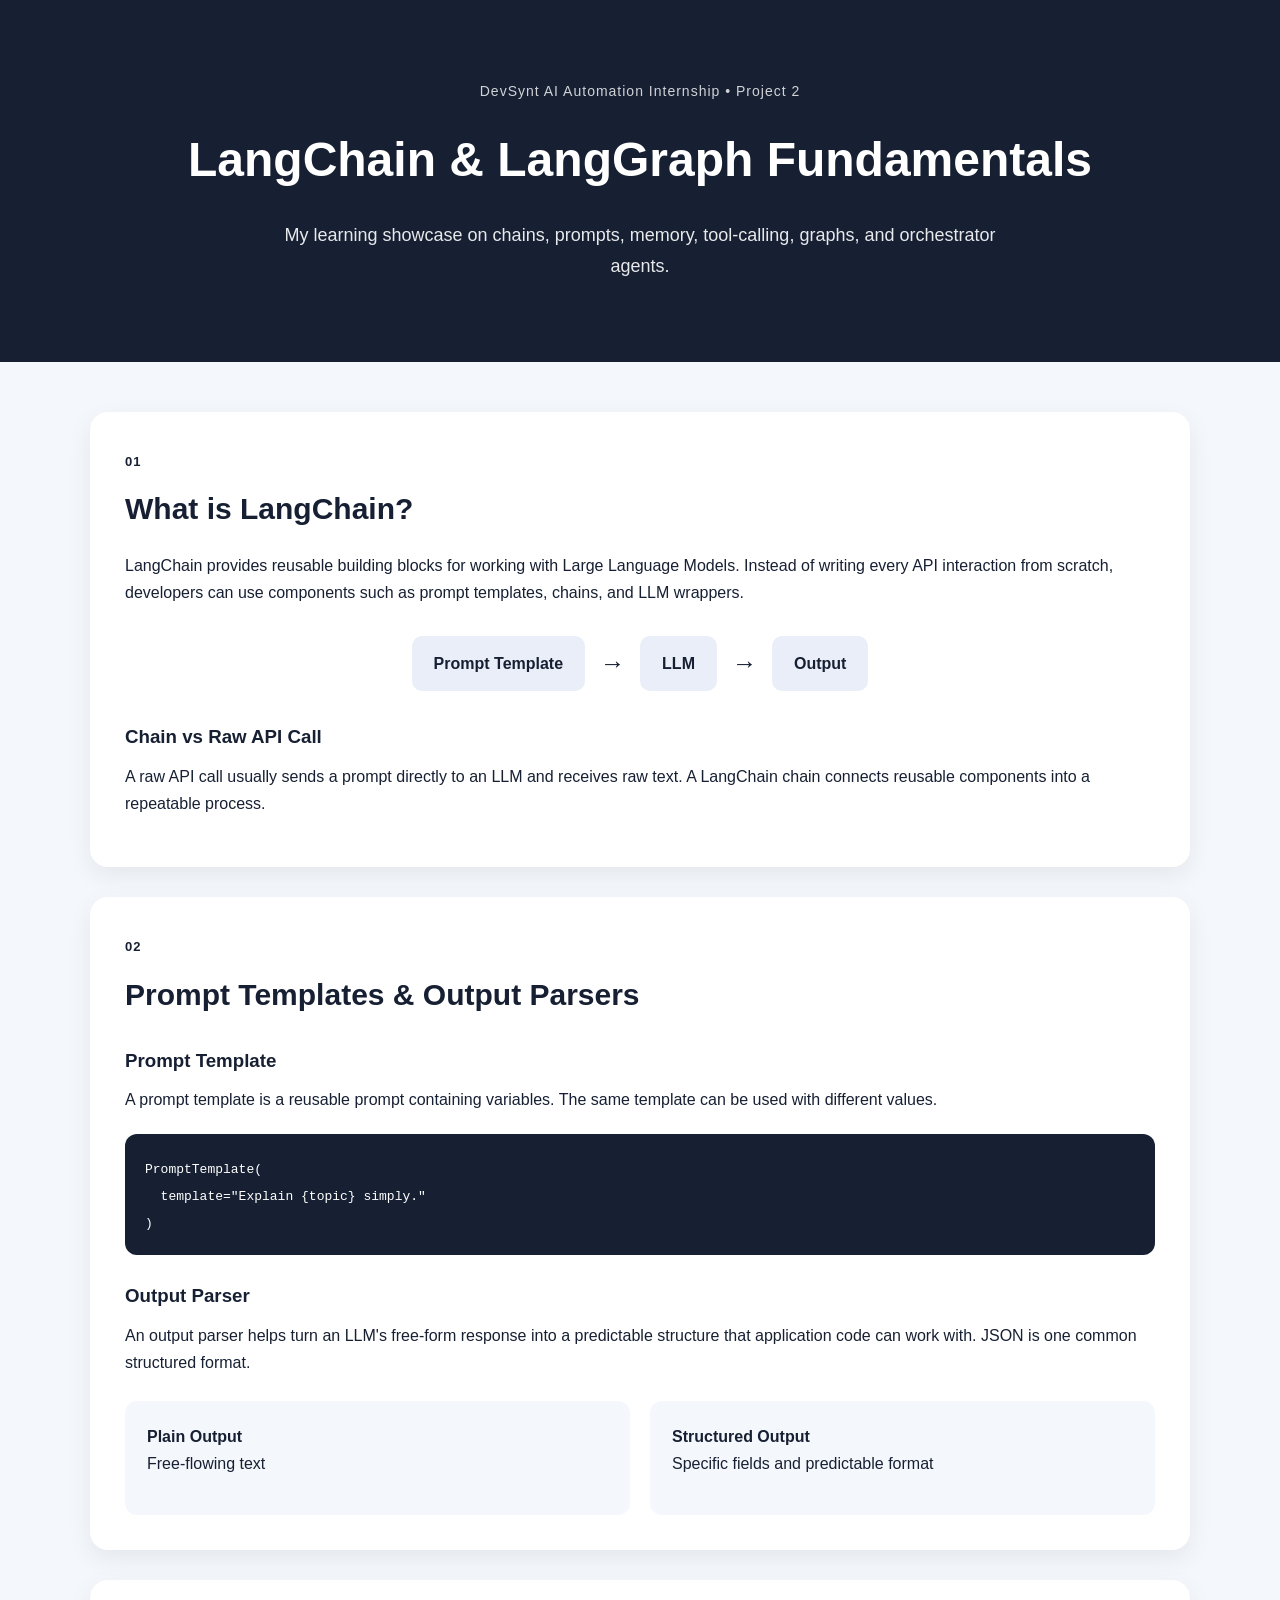
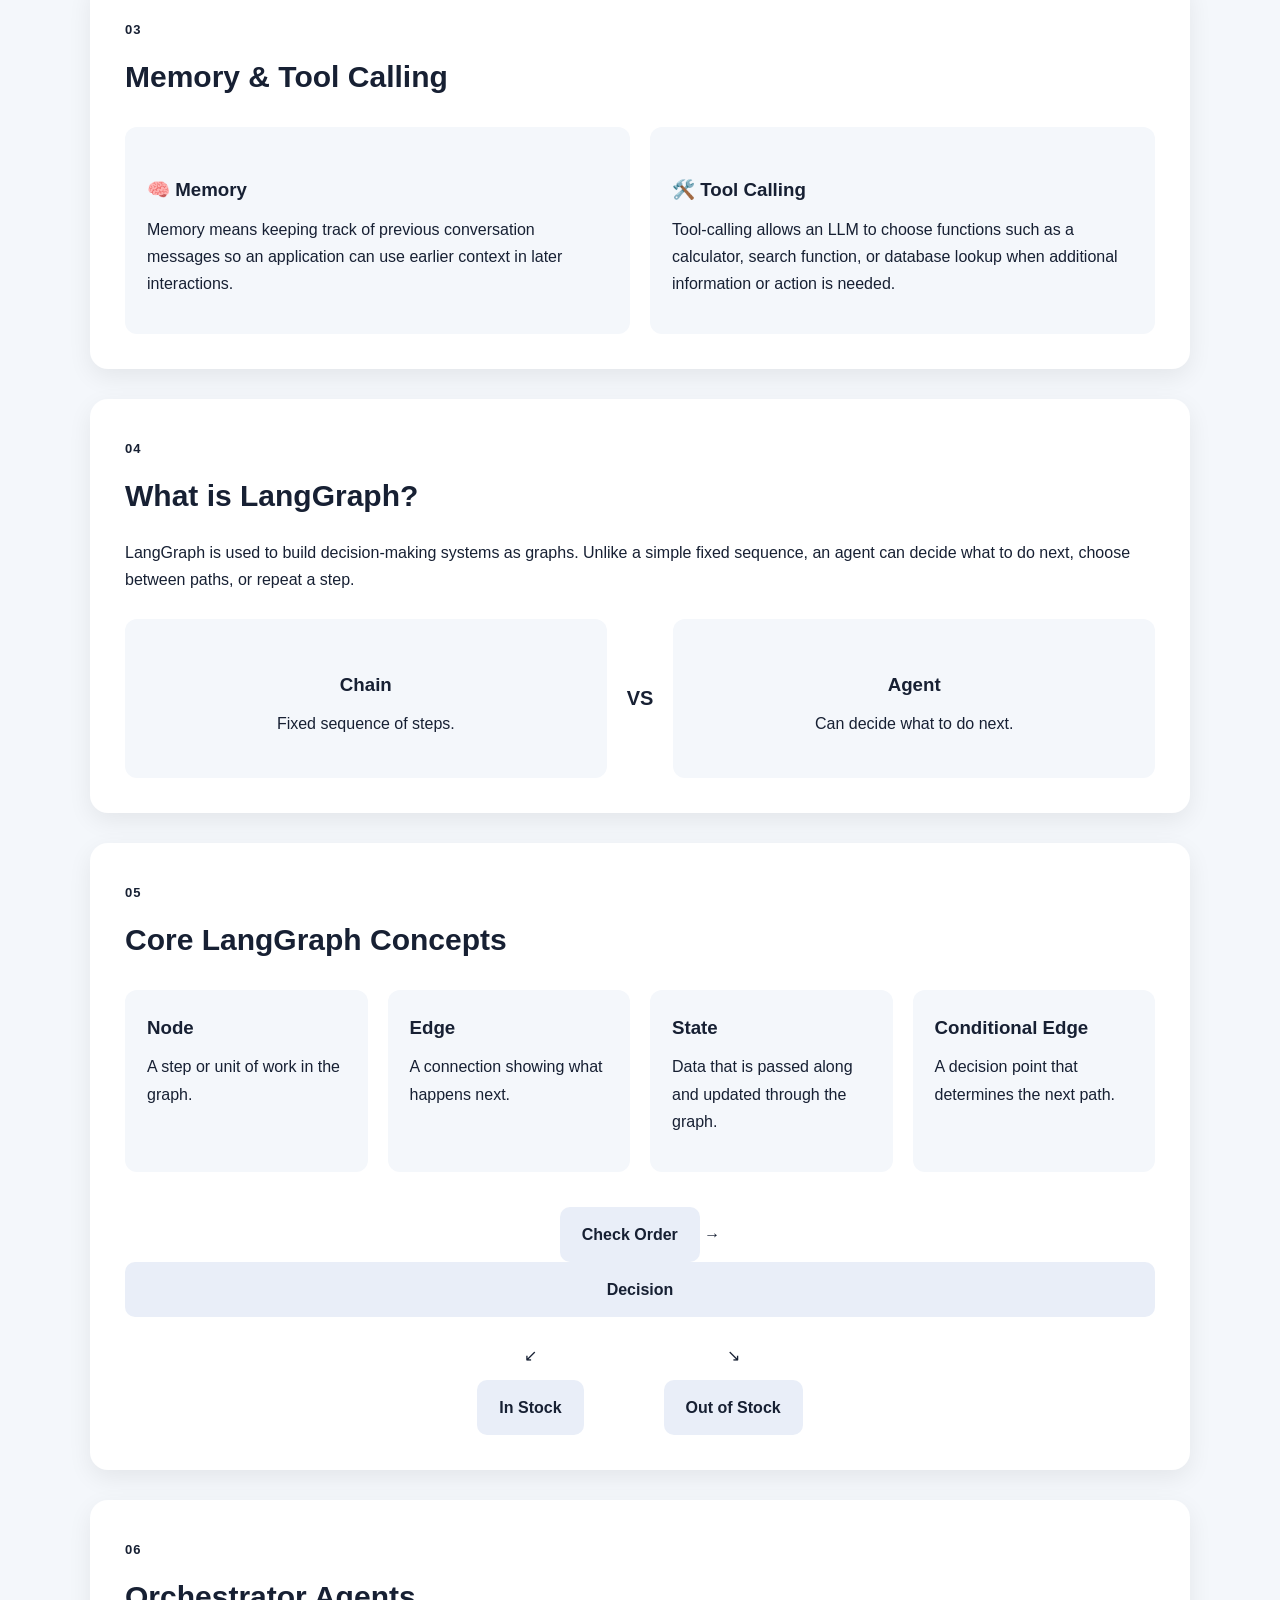
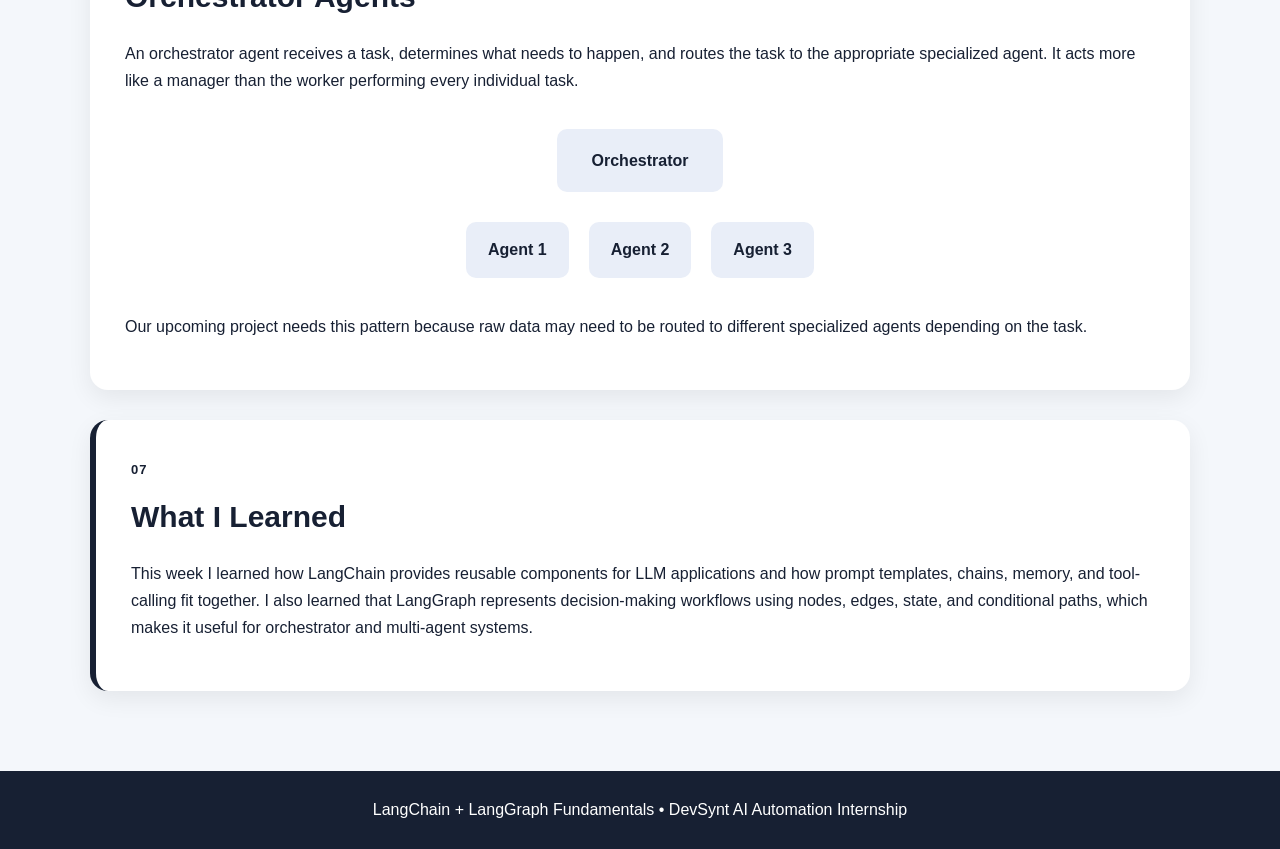
==== project2-phase1/index.html @ 10d8428c "Add Project 2 Phase 1 learning page" ====
<!DOCTYPE html>
<html lang="en">
<head>
    <meta charset="UTF-8">
    <meta name="viewport" content="width=device-width, initial-scale=1.0">
    <title>LangChain & LangGraph Fundamentals</title>
    <link rel="stylesheet" href="style.css">
</head>

<body>

    <header class="hero">
        <div class="container">
            <p class="tag">DevSynt AI Automation Internship • Project 2</p>
            <h1>LangChain & LangGraph Fundamentals</h1>
            <p class="subtitle">
                My learning showcase on chains, prompts, memory, tool-calling,
                graphs, and orchestrator agents.
            </p>
        </div>
    </header>

    <main class="container">

        <section class="card">
            <span class="number">01</span>
            <h2>What is LangChain?</h2>
            <p>
                LangChain provides reusable building blocks for working with
                Large Language Models. Instead of writing every API interaction
                from scratch, developers can use components such as prompt
                templates, chains, and LLM wrappers.
            </p>

            <div class="flow">
                <div>Prompt Template</div>
                <span>→</span>
                <div>LLM</div>
                <span>→</span>
                <div>Output</div>
            </div>

            <h3>Chain vs Raw API Call</h3>
            <p>
                A raw API call usually sends a prompt directly to an LLM and
                receives raw text. A LangChain chain connects reusable
                components into a repeatable process.
            </p>
        </section>

        <section class="card">
            <span class="number">02</span>
            <h2>Prompt Templates & Output Parsers</h2>

            <h3>Prompt Template</h3>
            <p>
                A prompt template is a reusable prompt containing variables.
                The same template can be used with different values.
            </p>

            <div class="code-box">
                <code>
                    PromptTemplate(<br>
                    &nbsp;&nbsp;template="Explain {topic} simply."<br>
                    )
                </code>
            </div>

            <h3>Output Parser</h3>
            <p>
                An output parser helps turn an LLM's free-form response into a
                predictable structure that application code can work with.
                JSON is one common structured format.
            </p>

            <div class="comparison">
                <div>
                    <h4>Plain Output</h4>
                    <p>Free-flowing text</p>
                </div>

                <div>
                    <h4>Structured Output</h4>
                    <p>Specific fields and predictable format</p>
                </div>
            </div>
        </section>

        <section class="card">
            <span class="number">03</span>
            <h2>Memory & Tool Calling</h2>

            <div class="two-column">
                <div class="mini-card">
                    <h3>🧠 Memory</h3>
                    <p>
                        Memory means keeping track of previous conversation
                        messages so an application can use earlier context in
                        later interactions.
                    </p>
                </div>

                <div class="mini-card">
                    <h3>🛠️ Tool Calling</h3>
                    <p>
                        Tool-calling allows an LLM to choose functions such as
                        a calculator, search function, or database lookup when
                        additional information or action is needed.
                    </p>
                </div>
            </div>
        </section>

        <section class="card">
            <span class="number">04</span>
            <h2>What is LangGraph?</h2>

            <p>
                LangGraph is used to build decision-making systems as graphs.
                Unlike a simple fixed sequence, an agent can decide what to do
                next, choose between paths, or repeat a step.
            </p>

            <div class="chain-agent">
                <div>
                    <h3>Chain</h3>
                    <p>Fixed sequence of steps.</p>
                </div>

                <div class="vs">VS</div>

                <div>
                    <h3>Agent</h3>
                    <p>Can decide what to do next.</p>
                </div>
            </div>
        </section>

        <section class="card">
            <span class="number">05</span>
            <h2>Core LangGraph Concepts</h2>

            <div class="concept-grid">
                <div class="concept">
                    <h3>Node</h3>
                    <p>A step or unit of work in the graph.</p>
                </div>

                <div class="concept">
                    <h3>Edge</h3>
                    <p>A connection showing what happens next.</p>
                </div>

                <div class="concept">
                    <h3>State</h3>
                    <p>Data that is passed along and updated through the graph.</p>
                </div>

                <div class="concept">
                    <h3>Conditional Edge</h3>
                    <p>A decision point that determines the next path.</p>
                </div>
            </div>

            <div class="graph">
                <div class="node">Check Order</div>
                <span>→</span>

                <div class="decision">
                    <div class="node">Decision</div>
                </div>

                <div class="paths">
                    <div>
                        <span>↙</span>
                        <div class="node success">In Stock</div>
                    </div>

                    <div>
                        <span>↘</span>
                        <div class="node warning">Out of Stock</div>
                    </div>
                </div>
            </div>
        </section>

        <section class="card">
            <span class="number">06</span>
            <h2>Orchestrator Agents</h2>

            <p>
                An orchestrator agent receives a task, determines what needs
                to happen, and routes the task to the appropriate specialized
                agent. It acts more like a manager than the worker performing
                every individual task.
            </p>

            <div class="orchestrator">
                <div class="node main-node">Orchestrator</div>

                <div class="agent-row">
                    <div class="node">Agent 1</div>
                    <div class="node">Agent 2</div>
                    <div class="node">Agent 3</div>
                </div>
            </div>

            <p>
                Our upcoming project needs this pattern because raw data may
                need to be routed to different specialized agents depending
                on the task.
            </p>
        </section>

        <section class="card learning">
            <span class="number">07</span>
            <h2>What I Learned</h2>

            <p>
                This week I learned how LangChain provides reusable components
                for LLM applications and how prompt templates, chains, memory,
                and tool-calling fit together. I also learned that LangGraph
                represents decision-making workflows using nodes, edges, state,
                and conditional paths, which makes it useful for orchestrator
                and multi-agent systems.
            </p>
        </section>

    </main>

    <footer>
        <p>LangChain + LangGraph Fundamentals • DevSynt AI Automation Internship</p>
    </footer>

</body>
</html>
---- project2-phase1/style.css ----
* {
    margin: 0;
    padding: 0;
    box-sizing: border-box;
}

body {
    font-family: Arial, sans-serif;
    background: #f4f7fb;
    color: #172033;
    line-height: 1.7;
}

.container {
    width: 90%;
    max-width: 1100px;
    margin: auto;
}

.hero {
    background: #172033;
    color: white;
    padding: 80px 0;
    text-align: center;
}

.tag {
    font-size: 14px;
    letter-spacing: 1px;
    margin-bottom: 15px;
    opacity: 0.8;
}

.hero h1 {
    font-size: 48px;
    margin-bottom: 20px;
}

.subtitle {
    max-width: 750px;
    margin: auto;
    font-size: 18px;
    opacity: 0.9;
}

main {
    padding: 50px 0;
}

.card {
    background: white;
    padding: 35px;
    margin-bottom: 30px;
    border-radius: 18px;
    box-shadow: 0 8px 25px rgba(0, 0, 0, 0.07);
}

.number {
    display: inline-block;
    font-size: 13px;
    font-weight: bold;
    margin-bottom: 10px;
    letter-spacing: 1px;
}

.card h2 {
    font-size: 30px;
    margin-bottom: 18px;
}

.card h3 {
    margin-top: 25px;
    margin-bottom: 10px;
}

.card p {
    margin-bottom: 15px;
}

.flow {
    display: flex;
    justify-content: center;
    align-items: center;
    gap: 15px;
    margin: 30px 0;
    flex-wrap: wrap;
}

.flow div,
.node {
    background: #e9eef8;
    padding: 14px 22px;
    border-radius: 10px;
    font-weight: bold;
}

.flow span {
    font-size: 25px;
}

.code-box {
    background: #172033;
    color: white;
    padding: 20px;
    border-radius: 12px;
    overflow-x: auto;
    margin: 20px 0;
}

.comparison,
.two-column,
.chain-agent,
.concept-grid {
    display: grid;
    gap: 20px;
    margin-top: 25px;
}

.comparison,
.two-column {
    grid-template-columns: repeat(2, 1fr);
}

.comparison > div,
.mini-card,
.concept {
    background: #f4f7fb;
    padding: 22px;
    border-radius: 12px;
}

.chain-agent {
    grid-template-columns: 1fr auto 1fr;
    align-items: center;
}

.chain-agent > div:not(.vs) {
    background: #f4f7fb;
    padding: 25px;
    border-radius: 12px;
    text-align: center;
}

.vs {
    font-weight: bold;
    font-size: 20px;
}

.concept-grid {
    grid-template-columns: repeat(4, 1fr);
}

.concept h3 {
    margin-top: 0;
}

.graph {
    margin-top: 35px;
    text-align: center;
}

.graph > .node {
    display: inline-block;
}

.paths {
    display: flex;
    justify-content: center;
    gap: 80px;
    margin-top: 25px;
}

.paths > div {
    text-align: center;
}

.success {
    margin-top: 10px;
}

.warning {
    margin-top: 10px;
}

.orchestrator {
    text-align: center;
    margin: 35px 0;
}

.main-node {
    display: inline-block;
    margin-bottom: 30px;
    padding: 18px 35px;
}

.agent-row {
    display: flex;
    justify-content: center;
    gap: 20px;
    flex-wrap: wrap;
}

.learning {
    border-left: 6px solid #172033;
}

footer {
    background: #172033;
    color: white;
    text-align: center;
    padding: 25px;
}

@media (max-width: 800px) {

    .hero h1 {
        font-size: 36px;
    }

    .comparison,
    .two-column,
    .chain-agent {
        grid-template-columns: 1fr;
    }

    .concept-grid {
        grid-template-columns: repeat(2, 1fr);
    }

    .vs {
        margin: 5px 0;
    }

    .paths {
        gap: 25px;
    }
}

@media (max-width: 500px) {

    .concept-grid {
        grid-template-columns: 1fr;
    }

    .card {
        padding: 25px;
    }

    .hero {
        padding: 55px 0;
    }
}
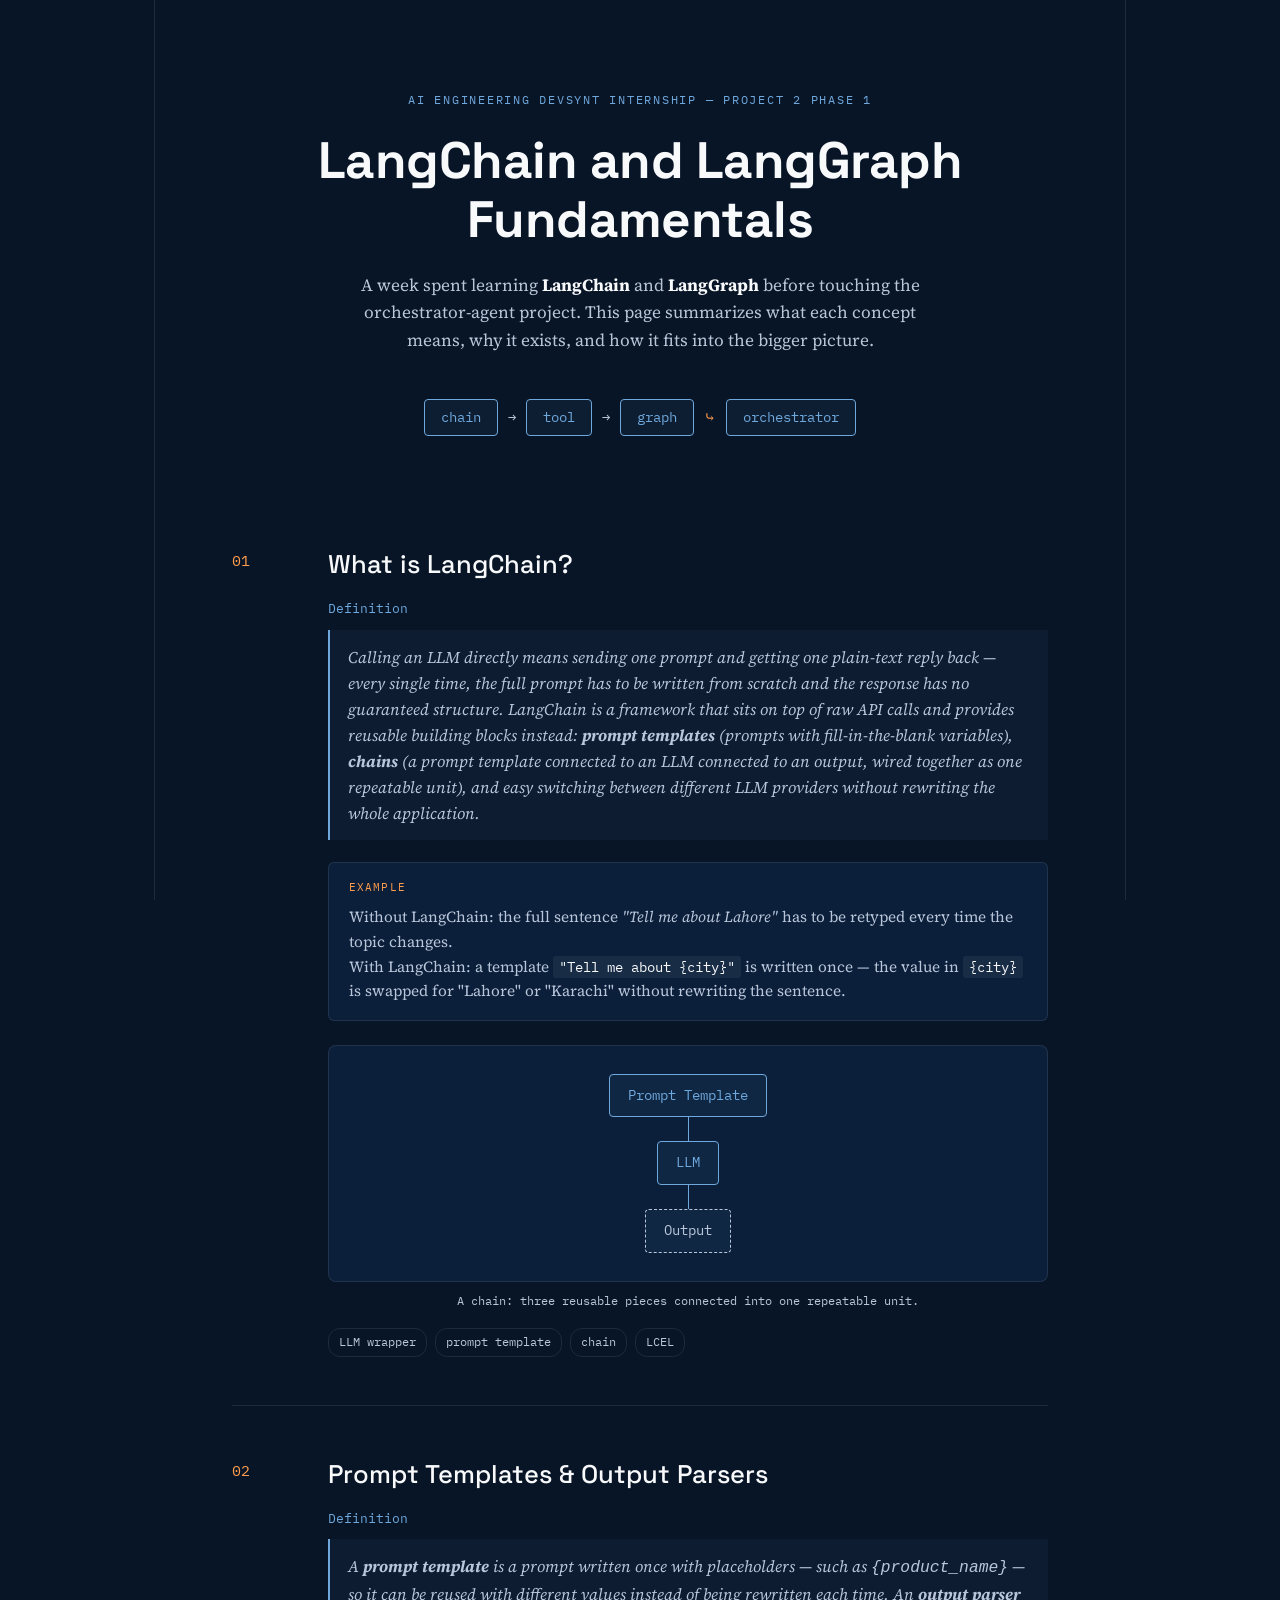
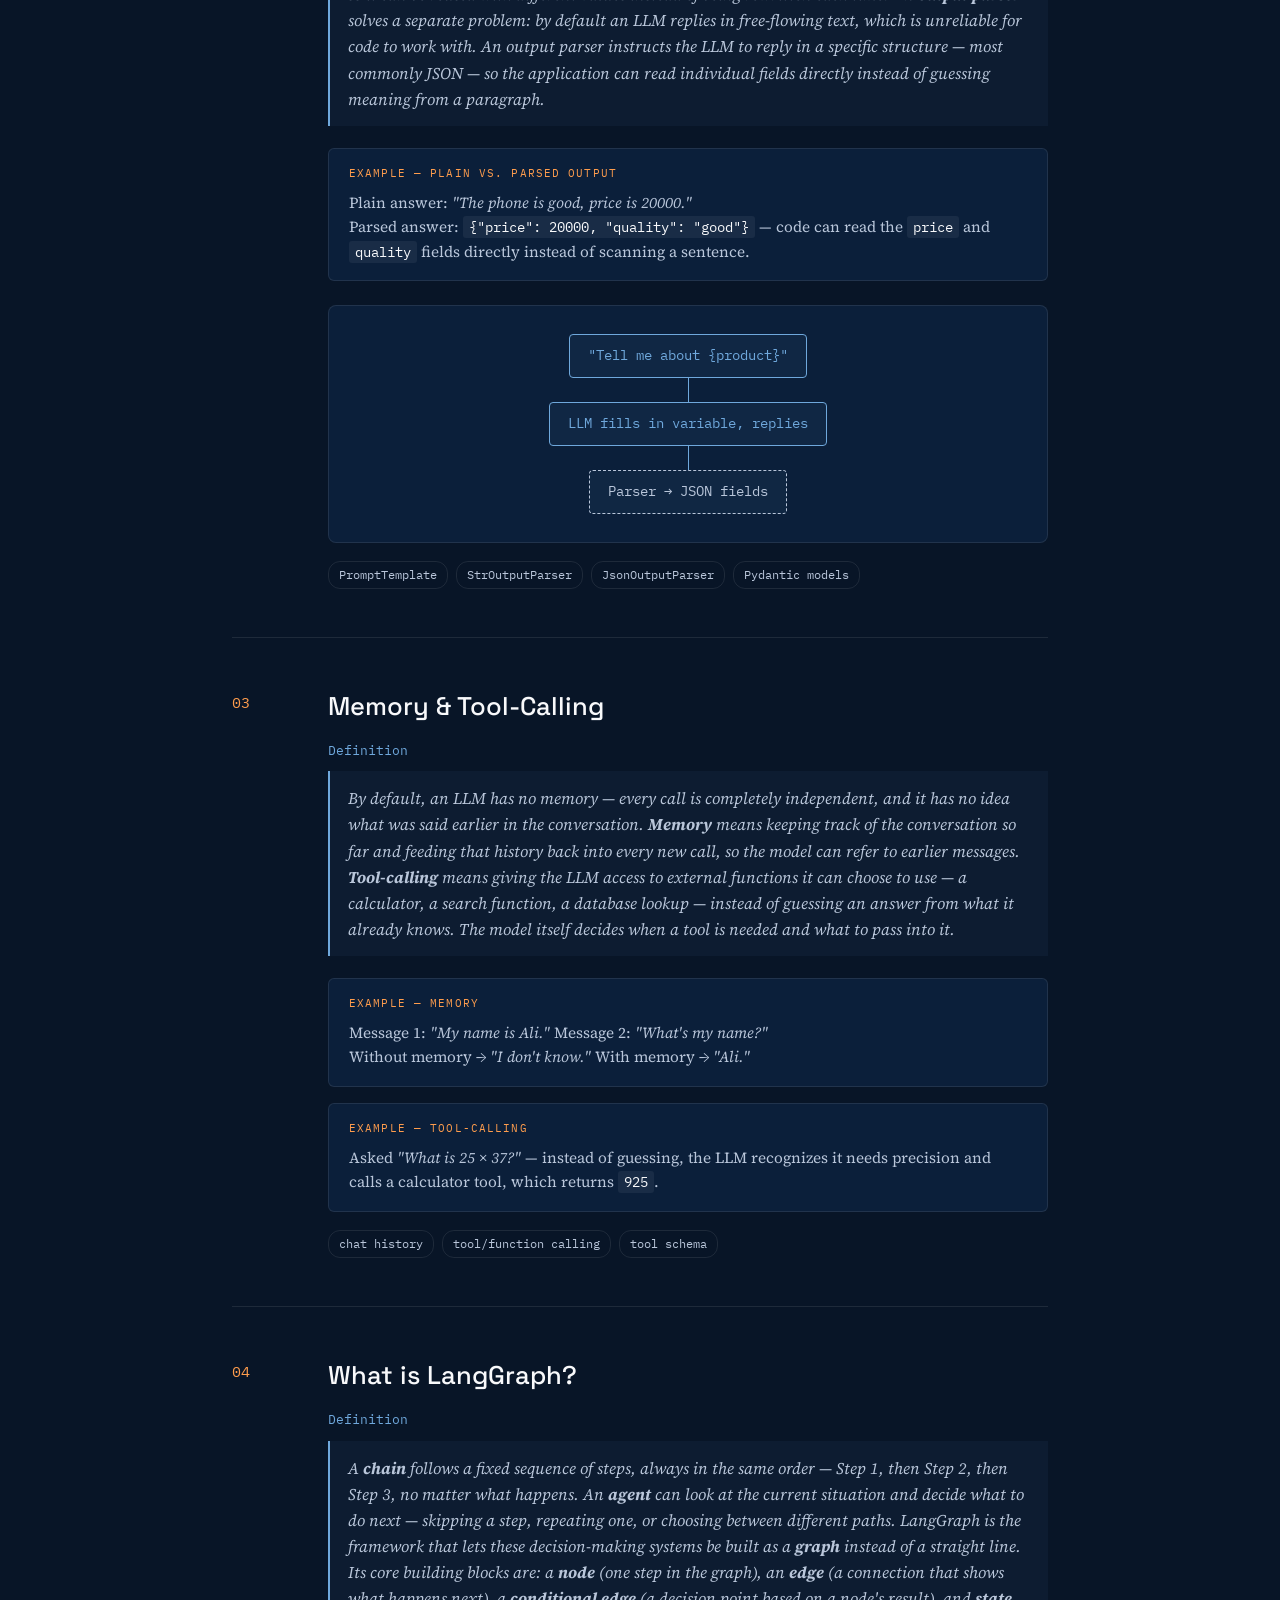
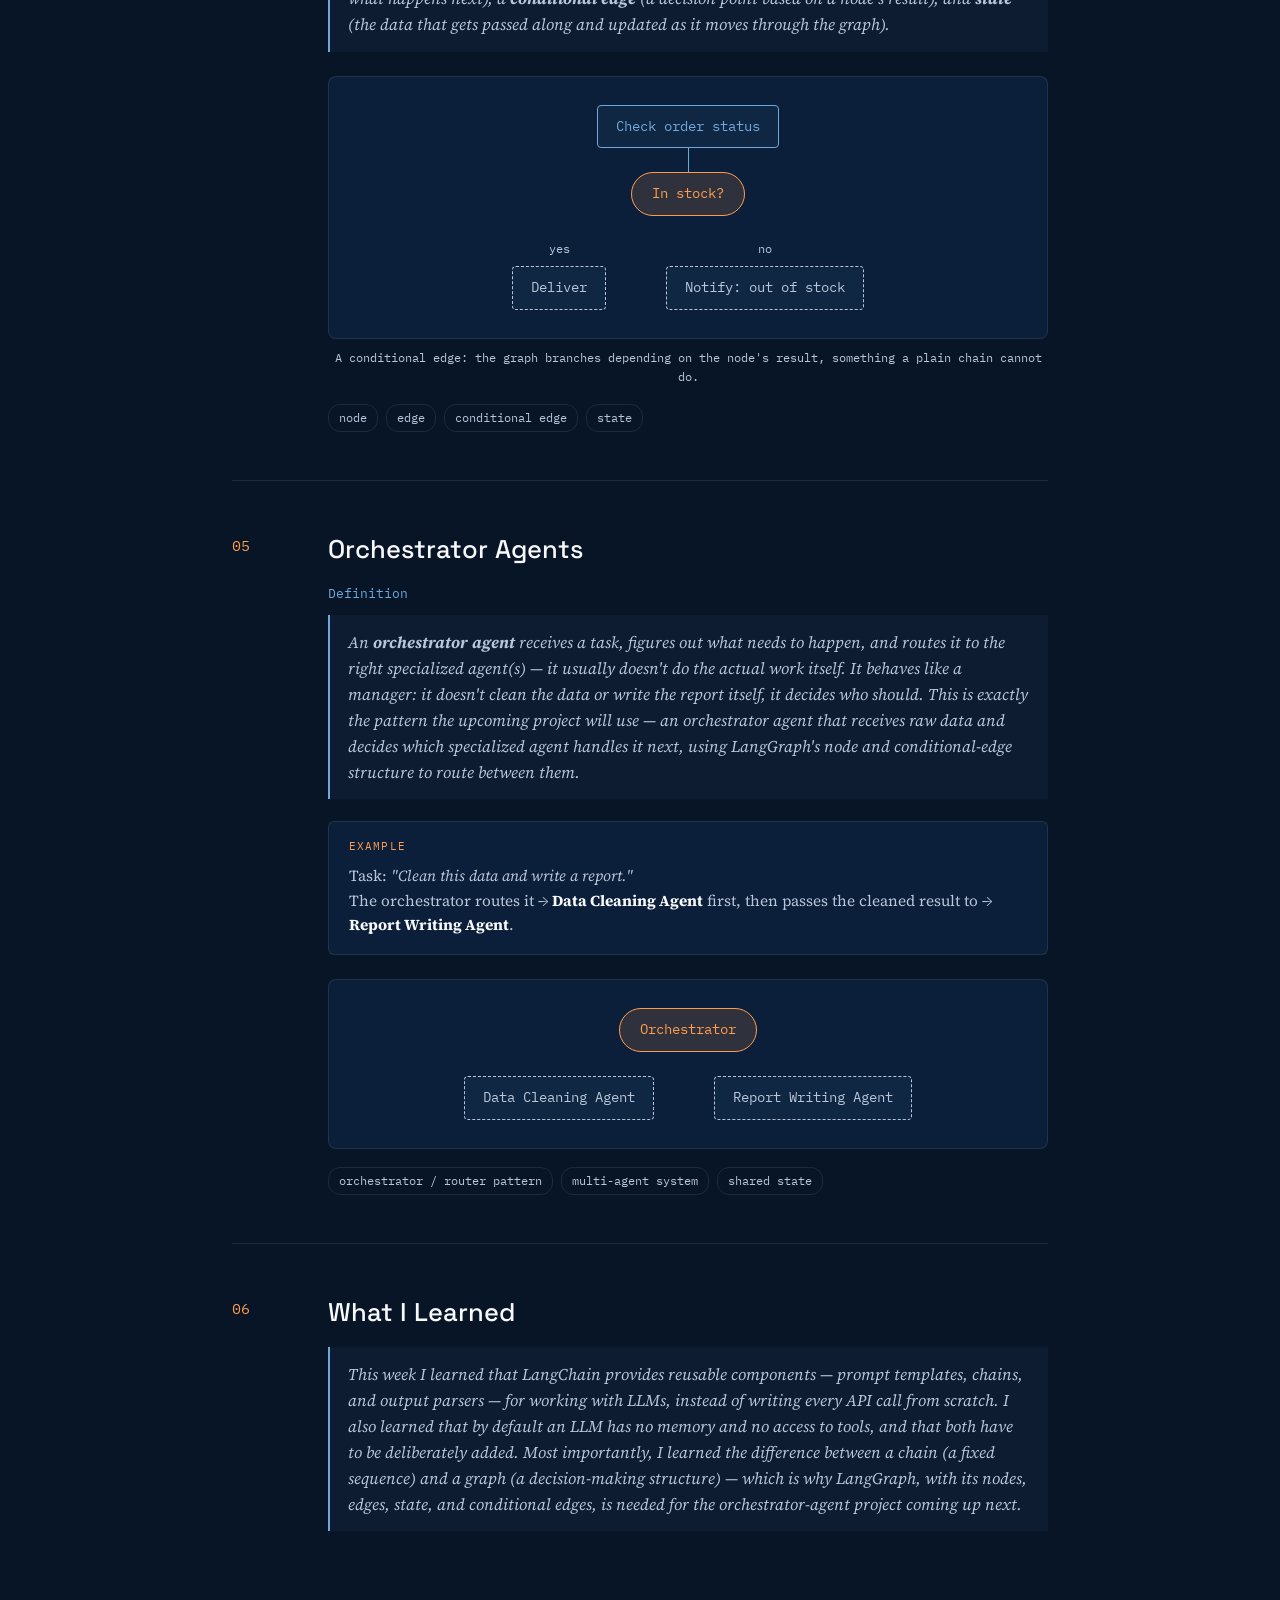
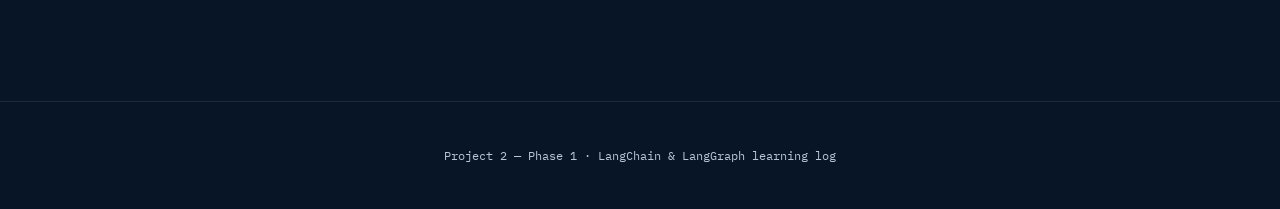
==== commit da4c0b9e: "Add files via upload" ====
--- a/project2-phase1/index.html
+++ b/project2-phase1/index.html
@@ -1,236 +1,176 @@
-<!DOCTYPE html>
-<html lang="en">
-<head>
-    <meta charset="UTF-8">
-    <meta name="viewport" content="width=device-width, initial-scale=1.0">
-    <title>LangChain & LangGraph Fundamentals</title>
-    <link rel="stylesheet" href="style.css">
-</head>
-
-<body>
-
-    <header class="hero">
-        <div class="container">
-            <p class="tag">DevSynt AI Automation Internship • Project 2</p>
-            <h1>LangChain & LangGraph Fundamentals</h1>
-            <p class="subtitle">
-                My learning showcase on chains, prompts, memory, tool-calling,
-                graphs, and orchestrator agents.
-            </p>
-        </div>
-    </header>
-
-    <main class="container">
-
-        <section class="card">
-            <span class="number">01</span>
-            <h2>What is LangChain?</h2>
-            <p>
-                LangChain provides reusable building blocks for working with
-                Large Language Models. Instead of writing every API interaction
-                from scratch, developers can use components such as prompt
-                templates, chains, and LLM wrappers.
-            </p>
-
-            <div class="flow">
-                <div>Prompt Template</div>
-                <span>→</span>
-                <div>LLM</div>
-                <span>→</span>
-                <div>Output</div>
-            </div>
-
-            <h3>Chain vs Raw API Call</h3>
-            <p>
-                A raw API call usually sends a prompt directly to an LLM and
-                receives raw text. A LangChain chain connects reusable
-                components into a repeatable process.
-            </p>
-        </section>
-
-        <section class="card">
-            <span class="number">02</span>
-            <h2>Prompt Templates & Output Parsers</h2>
-
-            <h3>Prompt Template</h3>
-            <p>
-                A prompt template is a reusable prompt containing variables.
-                The same template can be used with different values.
-            </p>
-
-            <div class="code-box">
-                <code>
-                    PromptTemplate(<br>
-                    &nbsp;&nbsp;template="Explain {topic} simply."<br>
-                    )
-                </code>
-            </div>
-
-            <h3>Output Parser</h3>
-            <p>
-                An output parser helps turn an LLM's free-form response into a
-                predictable structure that application code can work with.
-                JSON is one common structured format.
-            </p>
-
-            <div class="comparison">
-                <div>
-                    <h4>Plain Output</h4>
-                    <p>Free-flowing text</p>
-                </div>
-
-                <div>
-                    <h4>Structured Output</h4>
-                    <p>Specific fields and predictable format</p>
-                </div>
-            </div>
-        </section>
-
-        <section class="card">
-            <span class="number">03</span>
-            <h2>Memory & Tool Calling</h2>
-
-            <div class="two-column">
-                <div class="mini-card">
-                    <h3>🧠 Memory</h3>
-                    <p>
-                        Memory means keeping track of previous conversation
-                        messages so an application can use earlier context in
-                        later interactions.
-                    </p>
-                </div>
-
-                <div class="mini-card">
-                    <h3>🛠️ Tool Calling</h3>
-                    <p>
-                        Tool-calling allows an LLM to choose functions such as
-                        a calculator, search function, or database lookup when
-                        additional information or action is needed.
-                    </p>
-                </div>
-            </div>
-        </section>
-
-        <section class="card">
-            <span class="number">04</span>
-            <h2>What is LangGraph?</h2>
-
-            <p>
-                LangGraph is used to build decision-making systems as graphs.
-                Unlike a simple fixed sequence, an agent can decide what to do
-                next, choose between paths, or repeat a step.
-            </p>
-
-            <div class="chain-agent">
-                <div>
-                    <h3>Chain</h3>
-                    <p>Fixed sequence of steps.</p>
-                </div>
-
-                <div class="vs">VS</div>
-
-                <div>
-                    <h3>Agent</h3>
-                    <p>Can decide what to do next.</p>
-                </div>
-            </div>
-        </section>
-
-        <section class="card">
-            <span class="number">05</span>
-            <h2>Core LangGraph Concepts</h2>
-
-            <div class="concept-grid">
-                <div class="concept">
-                    <h3>Node</h3>
-                    <p>A step or unit of work in the graph.</p>
-                </div>
-
-                <div class="concept">
-                    <h3>Edge</h3>
-                    <p>A connection showing what happens next.</p>
-                </div>
-
-                <div class="concept">
-                    <h3>State</h3>
-                    <p>Data that is passed along and updated through the graph.</p>
-                </div>
-
-                <div class="concept">
-                    <h3>Conditional Edge</h3>
-                    <p>A decision point that determines the next path.</p>
-                </div>
-            </div>
-
-            <div class="graph">
-                <div class="node">Check Order</div>
-                <span>→</span>
-
-                <div class="decision">
-                    <div class="node">Decision</div>
-                </div>
-
-                <div class="paths">
-                    <div>
-                        <span>↙</span>
-                        <div class="node success">In Stock</div>
-                    </div>
-
-                    <div>
-                        <span>↘</span>
-                        <div class="node warning">Out of Stock</div>
-                    </div>
-                </div>
-            </div>
-        </section>
-
-        <section class="card">
-            <span class="number">06</span>
-            <h2>Orchestrator Agents</h2>
-
-            <p>
-                An orchestrator agent receives a task, determines what needs
-                to happen, and routes the task to the appropriate specialized
-                agent. It acts more like a manager than the worker performing
-                every individual task.
-            </p>
-
-            <div class="orchestrator">
-                <div class="node main-node">Orchestrator</div>
-
-                <div class="agent-row">
-                    <div class="node">Agent 1</div>
-                    <div class="node">Agent 2</div>
-                    <div class="node">Agent 3</div>
-                </div>
-            </div>
-
-            <p>
-                Our upcoming project needs this pattern because raw data may
-                need to be routed to different specialized agents depending
-                on the task.
-            </p>
-        </section>
-
-        <section class="card learning">
-            <span class="number">07</span>
-            <h2>What I Learned</h2>
-
-            <p>
-                This week I learned how LangChain provides reusable components
-                for LLM applications and how prompt templates, chains, memory,
-                and tool-calling fit together. I also learned that LangGraph
-                represents decision-making workflows using nodes, edges, state,
-                and conditional paths, which makes it useful for orchestrator
-                and multi-agent systems.
-            </p>
-        </section>
-
-    </main>
-
-    <footer>
-        <p>LangChain + LangGraph Fundamentals • DevSynt AI Automation Internship</p>
-    </footer>
-
-</body>
+<!DOCTYPE html>
+<html lang="en">
+<head>
+<meta charset="UTF-8">
+<meta name="viewport" content="width=device-width, initial-scale=1.0">
+<title>LangChain &amp; LangGraph — Learning Log</title>
+<link rel="preconnect" href="https://fonts.googleapis.com">
+<link href="https://fonts.googleapis.com/css2?family=Space+Grotesk:wght@400;500;700&family=IBM+Plex+Mono:wght@400;500&family=Source+Serif+4:opsz,wght@8..60,400;8..60,600&display=swap" rel="stylesheet">
+<link rel="stylesheet" href="style.css">
+</head>
+<body>
+
+<div class="grid-line grid-line-1"></div>
+<div class="grid-line grid-line-2"></div>
+
+<header class="hero">
+  <p class="eyebrow">AI Engineering DevSynt Internship — Project 2 Phase 1</p>
+  <h1>LangChain and LangGraph Fundamentals</h1>
+  <p class="hero-sub">A week spent learning <strong>LangChain</strong> and <strong>LangGraph</strong> before touching the orchestrator-agent project. This page summarizes what each concept means, why it exists, and how it fits into the bigger picture.</p>
+  <div class="hero-path">
+    <span class="node">chain</span>
+    <span class="arrow">→</span>
+    <span class="node">tool</span>
+    <span class="arrow">→</span>
+    <span class="node node-decision">graph</span>
+    <span class="arrow arrow-split">⤷</span>
+    <span class="node node-end">orchestrator</span>
+  </div>
+</header>
+
+<main>
+
+  <section class="concept" id="langchain">
+    <div class="concept-index">01</div>
+    <div class="concept-body">
+      <h2>What is LangChain?</h2>
+      <p class="prompt-hint">Definition</p>
+      <p class="fill">Calling an LLM directly means sending one prompt and getting one plain-text reply back — every single time, the full prompt has to be written from scratch and the response has no guaranteed structure. LangChain is a framework that sits on top of raw API calls and provides reusable building blocks instead: <strong>prompt templates</strong> (prompts with fill-in-the-blank variables), <strong>chains</strong> (a prompt template connected to an LLM connected to an output, wired together as one repeatable unit), and easy switching between different LLM providers without rewriting the whole application.</p>
+      <div class="example-box">
+        <span class="example-label">Example</span>
+        <p>Without LangChain: the full sentence <em>"Tell me about Lahore"</em> has to be retyped every time the topic changes.<br>
+        With LangChain: a template <code>"Tell me about {city}"</code> is written once — the value in <code>{city}</code> is swapped for "Lahore" or "Karachi" without rewriting the sentence.</p>
+      </div>
+      <div class="diagram">
+        <div class="dnode">Prompt Template</div>
+        <div class="dline"></div>
+        <div class="dnode">LLM</div>
+        <div class="dline"></div>
+        <div class="dnode dnode-end">Output</div>
+      </div>
+      <p class="caption">A chain: three reusable pieces connected into one repeatable unit.</p>
+      <div class="terms">
+        <span>LLM wrapper</span><span>prompt template</span><span>chain</span><span>LCEL</span>
+      </div>
+    </div>
+  </section>
+
+  <section class="concept" id="prompts">
+    <div class="concept-index">02</div>
+    <div class="concept-body">
+      <h2>Prompt Templates &amp; Output Parsers</h2>
+      <p class="prompt-hint">Definition</p>
+      <p class="fill">A <strong>prompt template</strong> is a prompt written once with placeholders — such as <code>{product_name}</code> — so it can be reused with different values instead of being rewritten each time. An <strong>output parser</strong> solves a separate problem: by default an LLM replies in free-flowing text, which is unreliable for code to work with. An output parser instructs the LLM to reply in a specific structure — most commonly JSON — so the application can read individual fields directly instead of guessing meaning from a paragraph.</p>
+      <div class="example-box">
+        <span class="example-label">Example — Plain vs. Parsed Output</span>
+        <p>Plain answer: <em>"The phone is good, price is 20000."</em><br>
+        Parsed answer: <code>{"price": 20000, "quality": "good"}</code> — code can read the <code>price</code> and <code>quality</code> fields directly instead of scanning a sentence.</p>
+      </div>
+      <div class="diagram">
+        <div class="dnode">"Tell me about {product}"</div>
+        <div class="dline"></div>
+        <div class="dnode">LLM fills in variable, replies</div>
+        <div class="dline"></div>
+        <div class="dnode dnode-end">Parser → JSON fields</div>
+      </div>
+      <div class="terms">
+        <span>PromptTemplate</span><span>StrOutputParser</span><span>JsonOutputParser</span><span>Pydantic models</span>
+      </div>
+    </div>
+  </section>
+
+  <section class="concept" id="memory-tools">
+    <div class="concept-index">03</div>
+    <div class="concept-body">
+      <h2>Memory &amp; Tool-Calling</h2>
+      <p class="prompt-hint">Definition</p>
+      <p class="fill">By default, an LLM has no memory — every call is completely independent, and it has no idea what was said earlier in the conversation. <strong>Memory</strong> means keeping track of the conversation so far and feeding that history back into every new call, so the model can refer to earlier messages. <strong>Tool-calling</strong> means giving the LLM access to external functions it can choose to use — a calculator, a search function, a database lookup — instead of guessing an answer from what it already knows. The model itself decides when a tool is needed and what to pass into it.</p>
+      <div class="example-box">
+        <span class="example-label">Example — Memory</span>
+        <p>Message 1: <em>"My name is Ali."</em> Message 2: <em>"What's my name?"</em><br>
+        Without memory → <em>"I don't know."</em> With memory → <em>"Ali."</em></p>
+      </div>
+      <div class="example-box">
+        <span class="example-label">Example — Tool-Calling</span>
+        <p>Asked <em>"What is 25 × 37?"</em> — instead of guessing, the LLM recognizes it needs precision and calls a calculator tool, which returns <code>925</code>.</p>
+      </div>
+      <div class="terms">
+        <span>chat history</span><span>tool/function calling</span><span>tool schema</span>
+      </div>
+    </div>
+  </section>
+
+  <section class="concept concept-graph" id="langgraph">
+    <div class="concept-index">04</div>
+    <div class="concept-body">
+      <h2>What is LangGraph?</h2>
+      <p class="prompt-hint">Definition</p>
+      <p class="fill">A <strong>chain</strong> follows a fixed sequence of steps, always in the same order — Step 1, then Step 2, then Step 3, no matter what happens. An <strong>agent</strong> can look at the current situation and decide what to do next — skipping a step, repeating one, or choosing between different paths. LangGraph is the framework that lets these decision-making systems be built as a <strong>graph</strong> instead of a straight line. Its core building blocks are: a <strong>node</strong> (one step in the graph), an <strong>edge</strong> (a connection that shows what happens next), a <strong>conditional edge</strong> (a decision point based on a node's result), and <strong>state</strong> (the data that gets passed along and updated as it moves through the graph).</p>
+
+      <div class="diagram">
+        <div class="dnode">Check order status</div>
+        <div class="dline"></div>
+        <div class="ddecision">In stock?</div>
+        <div class="dbranch">
+          <div class="dbranch-path">
+            <span class="dlabel">yes</span>
+            <div class="dnode dnode-end">Deliver</div>
+          </div>
+          <div class="dbranch-path">
+            <span class="dlabel">no</span>
+            <div class="dnode dnode-end">Notify: out of stock</div>
+          </div>
+        </div>
+      </div>
+      <p class="caption">A conditional edge: the graph branches depending on the node's result, something a plain chain cannot do.</p>
+
+      <div class="terms">
+        <span>node</span><span>edge</span><span>conditional edge</span><span>state</span>
+      </div>
+    </div>
+  </section>
+
+  <section class="concept" id="orchestrator">
+    <div class="concept-index">05</div>
+    <div class="concept-body">
+      <h2>Orchestrator Agents</h2>
+      <p class="prompt-hint">Definition</p>
+      <p class="fill">An <strong>orchestrator agent</strong> receives a task, figures out what needs to happen, and routes it to the right specialized agent(s) — it usually doesn't do the actual work itself. It behaves like a manager: it doesn't clean the data or write the report itself, it decides who should. This is exactly the pattern the upcoming project will use — an orchestrator agent that receives raw data and decides which specialized agent handles it next, using LangGraph's node and conditional-edge structure to route between them.</p>
+      <div class="example-box">
+        <span class="example-label">Example</span>
+        <p>Task: <em>"Clean this data and write a report."</em><br>
+        The orchestrator routes it → <strong>Data Cleaning Agent</strong> first, then passes the cleaned result to → <strong>Report Writing Agent</strong>.</p>
+      </div>
+      <div class="diagram">
+        <div class="dnode ddecision">Orchestrator</div>
+        <div class="dbranch">
+          <div class="dbranch-path">
+            <div class="dnode dnode-end">Data Cleaning Agent</div>
+          </div>
+          <div class="dbranch-path">
+            <div class="dnode dnode-end">Report Writing Agent</div>
+          </div>
+        </div>
+      </div>
+      <div class="terms">
+        <span>orchestrator / router pattern</span><span>multi-agent system</span><span>shared state</span>
+      </div>
+    </div>
+  </section>
+
+  <section class="concept" id="learned">
+    <div class="concept-index">06</div>
+    <div class="concept-body">
+      <h2>What I Learned</h2>
+      <p class="fill">This week I learned that LangChain provides reusable components — prompt templates, chains, and output parsers — for working with LLMs, instead of writing every API call from scratch. I also learned that by default an LLM has no memory and no access to tools, and that both have to be deliberately added. Most importantly, I learned the difference between a chain (a fixed sequence) and a graph (a decision-making structure) — which is why LangGraph, with its nodes, edges, state, and conditional edges, is needed for the orchestrator-agent project coming up next.</p>
+    </div>
+  </section>
+
+</main>
+
+<footer>
+  <p>Project 2 — Phase 1 · LangChain &amp; LangGraph learning log</p>
+</footer>
+
+</body>
 </html>
--- a/project2-phase1/style.css
+++ b/project2-phase1/style.css
@@ -1,252 +1,298 @@
-* {
-    margin: 0;
-    padding: 0;
-    box-sizing: border-box;
-}
-
-body {
-    font-family: Arial, sans-serif;
-    background: #f4f7fb;
-    color: #172033;
-    line-height: 1.7;
-}
-
-.container {
-    width: 90%;
-    max-width: 1100px;
-    margin: auto;
-}
-
-.hero {
-    background: #172033;
-    color: white;
-    padding: 80px 0;
-    text-align: center;
-}
-
-.tag {
-    font-size: 14px;
-    letter-spacing: 1px;
-    margin-bottom: 15px;
-    opacity: 0.8;
-}
-
-.hero h1 {
-    font-size: 48px;
-    margin-bottom: 20px;
-}
-
-.subtitle {
-    max-width: 750px;
-    margin: auto;
-    font-size: 18px;
-    opacity: 0.9;
-}
-
-main {
-    padding: 50px 0;
-}
-
-.card {
-    background: white;
-    padding: 35px;
-    margin-bottom: 30px;
-    border-radius: 18px;
-    box-shadow: 0 8px 25px rgba(0, 0, 0, 0.07);
-}
-
-.number {
-    display: inline-block;
-    font-size: 13px;
-    font-weight: bold;
-    margin-bottom: 10px;
-    letter-spacing: 1px;
-}
-
-.card h2 {
-    font-size: 30px;
-    margin-bottom: 18px;
-}
-
-.card h3 {
-    margin-top: 25px;
-    margin-bottom: 10px;
-}
-
-.card p {
-    margin-bottom: 15px;
-}
-
-.flow {
-    display: flex;
-    justify-content: center;
-    align-items: center;
-    gap: 15px;
-    margin: 30px 0;
-    flex-wrap: wrap;
-}
-
-.flow div,
-.node {
-    background: #e9eef8;
-    padding: 14px 22px;
-    border-radius: 10px;
-    font-weight: bold;
-}
-
-.flow span {
-    font-size: 25px;
-}
-
-.code-box {
-    background: #172033;
-    color: white;
-    padding: 20px;
-    border-radius: 12px;
-    overflow-x: auto;
-    margin: 20px 0;
-}
-
-.comparison,
-.two-column,
-.chain-agent,
-.concept-grid {
-    display: grid;
-    gap: 20px;
-    margin-top: 25px;
-}
-
-.comparison,
-.two-column {
-    grid-template-columns: repeat(2, 1fr);
-}
-
-.comparison > div,
-.mini-card,
-.concept {
-    background: #f4f7fb;
-    padding: 22px;
-    border-radius: 12px;
-}
-
-.chain-agent {
-    grid-template-columns: 1fr auto 1fr;
-    align-items: center;
-}
-
-.chain-agent > div:not(.vs) {
-    background: #f4f7fb;
-    padding: 25px;
-    border-radius: 12px;
-    text-align: center;
-}
-
-.vs {
-    font-weight: bold;
-    font-size: 20px;
-}
-
-.concept-grid {
-    grid-template-columns: repeat(4, 1fr);
-}
-
-.concept h3 {
-    margin-top: 0;
-}
-
-.graph {
-    margin-top: 35px;
-    text-align: center;
-}
-
-.graph > .node {
-    display: inline-block;
-}
-
-.paths {
-    display: flex;
-    justify-content: center;
-    gap: 80px;
-    margin-top: 25px;
-}
-
-.paths > div {
-    text-align: center;
-}
-
-.success {
-    margin-top: 10px;
-}
-
-.warning {
-    margin-top: 10px;
-}
-
-.orchestrator {
-    text-align: center;
-    margin: 35px 0;
-}
-
-.main-node {
-    display: inline-block;
-    margin-bottom: 30px;
-    padding: 18px 35px;
-}
-
-.agent-row {
-    display: flex;
-    justify-content: center;
-    gap: 20px;
-    flex-wrap: wrap;
-}
-
-.learning {
-    border-left: 6px solid #172033;
-}
-
-footer {
-    background: #172033;
-    color: white;
-    text-align: center;
-    padding: 25px;
-}
-
-@media (max-width: 800px) {
-
-    .hero h1 {
-        font-size: 36px;
-    }
-
-    .comparison,
-    .two-column,
-    .chain-agent {
-        grid-template-columns: 1fr;
-    }
-
-    .concept-grid {
-        grid-template-columns: repeat(2, 1fr);
-    }
-
-    .vs {
-        margin: 5px 0;
-    }
-
-    .paths {
-        gap: 25px;
-    }
-}
-
-@media (max-width: 500px) {
-
-    .concept-grid {
-        grid-template-columns: 1fr;
-    }
-
-    .card {
-        padding: 25px;
-    }
-
-    .hero {
-        padding: 55px 0;
-    }
-}+/* ---------- Tokens ---------- */
+:root {
+  --ink: #0b1f3a;
+  --ink-deep: #081527;
+  --paper: #f4f6f9;
+  --blue-line: rgba(255,255,255,0.09);
+  --accent: #ff9d4d;      /* signature: amber, for decisions/branches */
+  --accent-soft: rgba(255,157,77,0.15);
+  --wire: #6fa8dc;        /* edges / connective lines */
+  --text-soft: #b9c6da;
+  --white: #f8f9fb;
+  --font-display: 'Space Grotesk', sans-serif;
+  --font-body: 'Source Serif 4', serif;
+  --font-mono: 'IBM Plex Mono', monospace;
+}
+
+* { box-sizing: border-box; }
+
+html { scroll-behavior: smooth; }
+
+body {
+  margin: 0;
+  background: var(--ink-deep);
+  color: var(--white);
+  font-family: var(--font-body);
+  line-height: 1.6;
+  position: relative;
+  overflow-x: hidden;
+}
+
+@media (prefers-reduced-motion: no-preference) {
+  .concept { animation: rise 0.6s ease-out both; }
+}
+@keyframes rise {
+  from { opacity: 0; transform: translateY(14px); }
+  to { opacity: 1; transform: translateY(0); }
+}
+
+/* faint blueprint grid */
+.grid-line { position: fixed; top: 0; bottom: 0; width: 1px; background: var(--blue-line); z-index: 0; }
+.grid-line-1 { left: 12%; }
+.grid-line-2 { right: 12%; }
+
+/* ---------- Hero ---------- */
+.hero {
+  max-width: 880px;
+  margin: 0 auto;
+  padding: 90px 32px 60px;
+  text-align: center;
+  position: relative;
+  z-index: 1;
+}
+
+.eyebrow {
+  font-family: var(--font-mono);
+  font-size: 0.78rem;
+  letter-spacing: 0.14em;
+  text-transform: uppercase;
+  color: var(--wire);
+  margin: 0 0 22px;
+}
+
+.hero h1 {
+  font-family: var(--font-display);
+  font-size: clamp(2rem, 5vw, 3.2rem);
+  font-weight: 700;
+  line-height: 1.15;
+  margin: 0 0 22px;
+  letter-spacing: -0.01em;
+}
+
+.hero-sub {
+  font-size: 1.08rem;
+  color: var(--text-soft);
+  max-width: 600px;
+  margin: 0 auto 44px;
+}
+
+.hero-sub strong { color: var(--white); }
+
+.hero-path {
+  display: flex;
+  align-items: center;
+  justify-content: center;
+  flex-wrap: wrap;
+  gap: 10px;
+  font-family: var(--font-mono);
+  font-size: 0.85rem;
+}
+
+.hero-path .node {
+  border: 1px solid var(--wire);
+  color: var(--wire);
+  padding: 7px 16px;
+  border-radius: 4px;
+  background: rgba(111,168,220,0.06);
+}
+
+.node-decision {
+  border-color: var(--accent);
+  color: var(--accent);
+  background: var(--accent-soft);
+}
+
+.node-end {
+  border-style: dashed;
+}
+
+.arrow { color: var(--text-soft); }
+.arrow-split { color: var(--accent); }
+
+/* ---------- Main / concept sections ---------- */
+main {
+  max-width: 880px;
+  margin: 0 auto;
+  padding: 0 32px 100px;
+  position: relative;
+  z-index: 1;
+}
+
+.concept {
+  display: grid;
+  grid-template-columns: 72px 1fr;
+  gap: 24px;
+  padding: 48px 0;
+  border-top: 1px solid var(--blue-line);
+}
+
+.concept:first-child { border-top: none; }
+
+.concept-index {
+  font-family: var(--font-mono);
+  font-size: 0.95rem;
+  color: var(--accent);
+  padding-top: 4px;
+}
+
+.concept-body h2 {
+  font-family: var(--font-display);
+  font-size: 1.6rem;
+  font-weight: 500;
+  margin: 0 0 14px;
+  color: var(--white);
+}
+
+.prompt-hint {
+  font-family: var(--font-mono);
+  font-size: 0.8rem;
+  color: var(--wire);
+  margin: 0 0 10px;
+}
+
+.fill {
+  color: var(--text-soft);
+  font-style: italic;
+  font-size: 1.02rem;
+  padding: 14px 18px;
+  border-left: 2px solid var(--wire);
+  background: rgba(111,168,220,0.05);
+  margin: 0 0 22px;
+}
+
+.example-box {
+  background: var(--ink);
+  border: 1px solid var(--blue-line);
+  border-radius: 6px;
+  padding: 16px 20px;
+  margin: 0 0 16px;
+  position: relative;
+}
+
+.example-label {
+  display: block;
+  font-family: var(--font-mono);
+  font-size: 0.7rem;
+  letter-spacing: 0.1em;
+  text-transform: uppercase;
+  color: var(--accent);
+  margin-bottom: 8px;
+}
+
+.example-box p { margin: 0; font-size: 0.96rem; color: var(--text-soft); }
+.example-box code {
+  font-family: var(--font-mono);
+  background: rgba(255,255,255,0.06);
+  padding: 2px 6px;
+  border-radius: 3px;
+  color: var(--white);
+  font-size: 0.88rem;
+}
+.example-box strong { color: var(--white); }
+
+.terms {
+  display: flex;
+  flex-wrap: wrap;
+  gap: 8px;
+  margin-top: 18px;
+}
+
+.terms span {
+  font-family: var(--font-mono);
+  font-size: 0.72rem;
+  color: var(--text-soft);
+  border: 1px solid var(--blue-line);
+  padding: 4px 10px;
+  border-radius: 12px;
+}
+
+/* ---------- LangGraph diagram ---------- */
+.diagram {
+  margin: 24px 0 8px;
+  padding: 28px;
+  background: var(--ink);
+  border: 1px solid var(--blue-line);
+  border-radius: 8px;
+  display: flex;
+  flex-direction: column;
+  align-items: center;
+}
+
+.dnode {
+  font-family: var(--font-mono);
+  font-size: 0.85rem;
+  border: 1px solid var(--wire);
+  color: var(--wire);
+  padding: 10px 18px;
+  border-radius: 4px;
+  background: rgba(111,168,220,0.06);
+}
+
+.dline {
+  width: 1px;
+  height: 24px;
+  background: var(--wire);
+}
+
+.ddecision {
+  font-family: var(--font-mono);
+  font-size: 0.85rem;
+  border: 1px solid var(--accent);
+  color: var(--accent);
+  background: var(--accent-soft);
+  padding: 10px 20px;
+  border-radius: 50px;
+  margin-bottom: 4px;
+}
+
+.dbranch {
+  display: flex;
+  gap: 60px;
+  margin-top: 20px;
+}
+
+.dbranch-path {
+  display: flex;
+  flex-direction: column;
+  align-items: center;
+  gap: 8px;
+}
+
+.dlabel {
+  font-family: var(--font-mono);
+  font-size: 0.72rem;
+  color: var(--text-soft);
+}
+
+.dnode-end { border-style: dashed; color: var(--text-soft); border-color: var(--text-soft); }
+
+.caption {
+  text-align: center;
+  font-family: var(--font-mono);
+  font-size: 0.72rem;
+  color: var(--text-soft);
+  margin: 10px 0 0;
+}
+
+/* ---------- Footer ---------- */
+footer {
+  text-align: center;
+  padding: 32px;
+  font-family: var(--font-mono);
+  font-size: 0.75rem;
+  color: var(--text-soft);
+  border-top: 1px solid var(--blue-line);
+  position: relative;
+  z-index: 1;
+}
+
+/* ---------- Responsive ---------- */
+@media (max-width: 600px) {
+  .concept { grid-template-columns: 1fr; }
+  .concept-index { padding-top: 0; }
+  .dbranch { gap: 24px; }
+  .hero { padding: 60px 20px 40px; }
+}
+
+/* keyboard focus visibility */
+a:focus-visible, button:focus-visible { outline: 2px solid var(--accent); outline-offset: 2px; }
